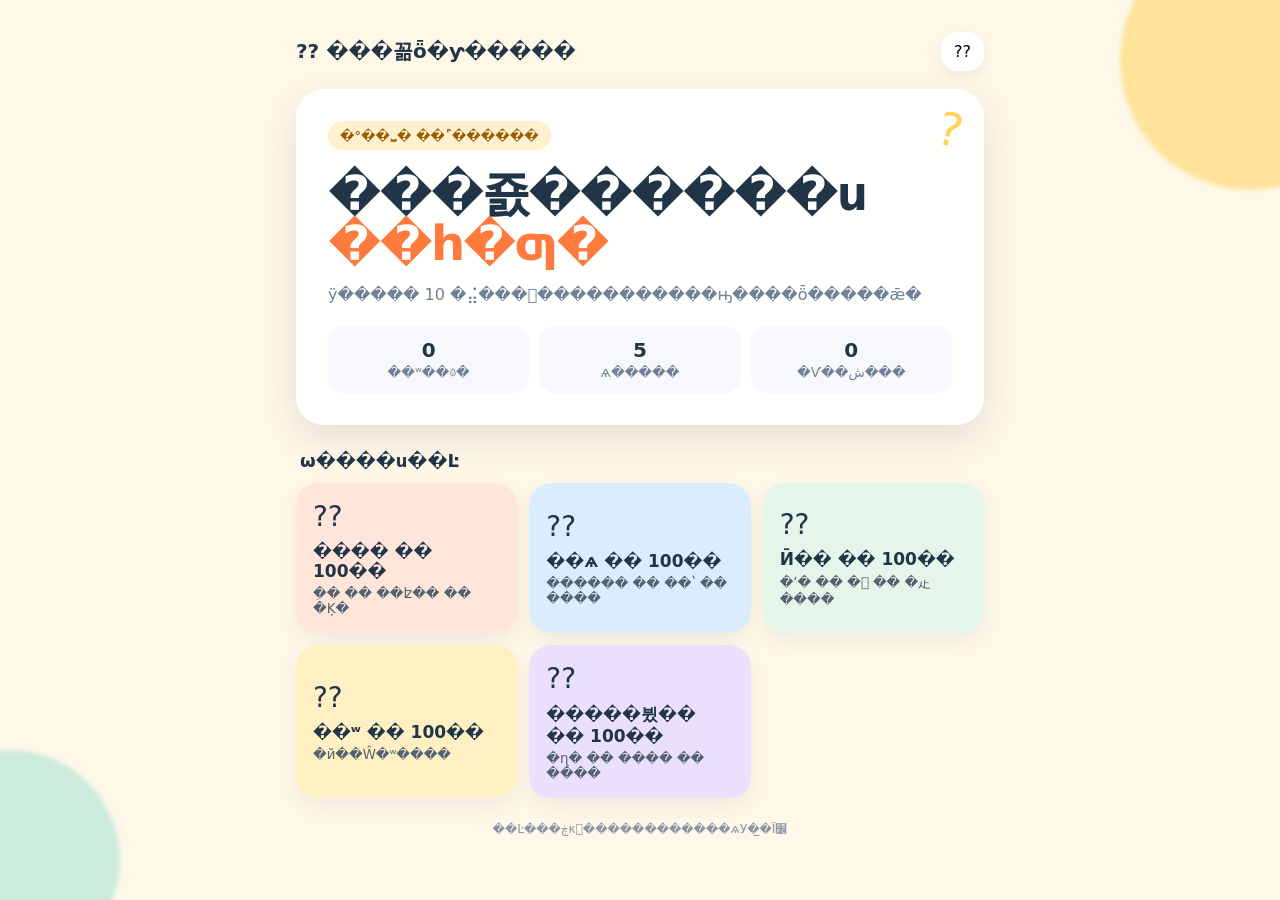
==== grade7-quiz/index.html @ 89c0c727 "Add Grade 7 all-subject quiz game" ====
<!doctype html>
<html lang="zh-CN">
<head>
  <meta charset="UTF-8" />
  <meta name="viewport" content="width=device-width, initial-scale=1, viewport-fit=cover" />
  <meta name="theme-color" content="#fff8e8" />
  <title>���꼶ȫ�ƴ�����</title>
  <meta name="description" content="���ġ���ѧ��Ӣ���ʷ�������뷨�����ѡ���ⴳ��С��Ϸ" />
  <style>
    :root{--ink:#213547;--muted:#718096;--paper:#fffdf6;--orange:#ff7a3d;--yellow:#ffd95a;--green:#49b88a;--blue:#5b8def;--red:#f06464;--shadow:0 14px 35px rgba(44,52,72,.12)}
    *{box-sizing:border-box} body{margin:0;color:var(--ink);font-family:"PingFang SC","Microsoft YaHei",system-ui,sans-serif;background:#fff8e8;min-height:100vh;overflow-x:hidden}
    body:before,body:after{content:"";position:fixed;border-radius:50%;z-index:-1;filter:blur(2px)} body:before{width:260px;height:260px;background:#ffe39b;right:-100px;top:-70px} body:after{width:220px;height:220px;background:#cdebdc;left:-100px;bottom:-70px}
    button{font:inherit}.app{max-width:720px;margin:auto;padding:20px 16px calc(26px + env(safe-area-inset-bottom))}.topbar{display:flex;align-items:center;justify-content:space-between;margin-bottom:18px}.brand{font-weight:900;font-size:20px}.sound{border:0;background:#fff;border-radius:16px;padding:10px 13px;box-shadow:0 5px 14px #00000010;cursor:pointer}
    .card{background:rgba(255,255,255,.92);border:2px solid #fff;border-radius:28px;box-shadow:var(--shadow);padding:24px;backdrop-filter:blur(8px)}
    .hero{position:relative;overflow:hidden}.hero:after{content:"?";position:absolute;right:20px;top:12px;color:#ffd258;font-size:46px;transform:rotate(14deg)}
    .eyebrow{display:inline-block;background:#fff0d0;color:#9b5b00;border-radius:99px;padding:7px 12px;font-size:13px;font-weight:800}.hero h1{font-size:clamp(30px,8vw,48px);line-height:1.05;margin:18px 0 12px;letter-spacing:-2px}.hero h1 span{color:var(--orange)}.hero p{color:var(--muted);line-height:1.7;margin:0 0 18px}.stats{display:flex;gap:10px}.stat{flex:1;background:#f7f8fb;border-radius:16px;padding:12px;text-align:center}.stat b{display:block;font-size:20px}.stat small{color:var(--muted)}
    h2{font-size:18px;margin:25px 4px 12px}.subjects{display:grid;grid-template-columns:repeat(2,1fr);gap:12px}.subject{border:0;text-align:left;border-radius:22px;padding:17px;color:var(--ink);cursor:pointer;min-height:112px;transition:.18s transform,.18s box-shadow;box-shadow:0 8px 20px #30384912}.subject:active{transform:scale(.97)}.subject:last-child{grid-column:1/-1}.subject .icon{font-size:28px;display:block;margin-bottom:8px}.subject b{font-size:17px}.subject small{display:block;margin-top:5px;color:#536270}.chinese{background:#ffe5da}.math{background:#dcecff}.english{background:#e4f6e9}.history{background:#fff0c4}.morality{background:#eadffc}
    .footer-note{text-align:center;color:#8a94a3;font-size:12px;margin:24px 0}.hidden{display:none!important}.level-grid{display:grid;grid-template-columns:repeat(2,1fr);gap:12px}.level{border:2px solid #edf0f4;background:#fff;border-radius:20px;padding:16px;text-align:left;cursor:pointer;box-shadow:0 7px 18px #3038490d}.level b{display:block;font-size:17px}.level small{display:block;color:var(--muted);margin-top:5px}.level.done{border-color:#70cfa7;background:#f0fbf6}.level.locked{opacity:.45;cursor:not-allowed}.bouquet{font-size:54px;margin:8px 0;animation:bob 1.6s ease-in-out infinite}.flower-count{background:#fff3d6;color:#8a5b00;border-radius:99px;padding:7px 12px;font-weight:900;font-size:13px}
    .game-head{display:flex;gap:12px;align-items:center;margin-bottom:16px}.back{border:0;background:#fff;border-radius:14px;width:44px;height:44px;cursor:pointer;box-shadow:0 5px 12px #0000000d}.progress-wrap{flex:1}.progress-meta{display:flex;justify-content:space-between;font-weight:800;font-size:13px;margin-bottom:7px}.progress{height:10px;border-radius:99px;background:#e9edf2;overflow:hidden}.progress i{display:block;height:100%;background:linear-gradient(90deg,var(--orange),var(--yellow));width:10%;border-radius:99px;transition:.35s}
    .qtag{font-size:13px;color:var(--orange);font-weight:900}.question{font-size:22px;line-height:1.55;margin:12px 0 20px}.options{display:grid;gap:11px}.option{display:flex;align-items:center;gap:12px;width:100%;border:2px solid #edf0f4;background:#fff;border-radius:18px;padding:14px;text-align:left;color:var(--ink);cursor:pointer;transition:.18s}.option:hover{border-color:#ffd0b5}.option:disabled{cursor:default}.letter{display:grid;place-items:center;min-width:34px;height:34px;border-radius:12px;background:#f2f4f7;font-weight:900}.option.correct{border-color:var(--green);background:#edf9f3}.option.correct .letter{background:var(--green);color:#fff}.option.wrong{border-color:var(--red);background:#fff0f0}.option.wrong .letter{background:var(--red);color:#fff}
    .explain{margin-top:16px;padding:14px;background:#f7f8fa;border-radius:16px;line-height:1.55;font-size:14px}.explain b{color:var(--green)}.next{width:100%;margin-top:16px;border:0;border-radius:18px;background:var(--ink);color:#fff;padding:15px;font-weight:900;font-size:16px;cursor:pointer}
    .result{text-align:center}.trophy{font-size:68px;animation:bob 1.6s ease-in-out infinite}@keyframes bob{50%{transform:translateY(-8px)}}.result h1{margin:5px 0}.score-ring{width:148px;height:148px;border-radius:50%;margin:20px auto;display:grid;place-items:center;background:conic-gradient(var(--orange) var(--pct),#edf0f4 0);position:relative}.score-ring:after{content:"";position:absolute;inset:12px;border-radius:50%;background:#fff}.score-ring div{z-index:1}.score-ring b{display:block;font-size:34px}.stars{font-size:30px;letter-spacing:5px}.actions{display:grid;grid-template-columns:1fr 1fr;gap:10px;margin-top:22px}.actions button{border:0;border-radius:17px;padding:14px;font-weight:900;cursor:pointer}.again{background:var(--orange);color:#fff}.home{background:#eef1f5;color:var(--ink)}
    .toast{position:fixed;left:50%;bottom:30px;transform:translate(-50%,20px);background:#213547;color:#fff;padding:11px 18px;border-radius:99px;font-size:13px;opacity:0;pointer-events:none;transition:.25s}.toast.show{opacity:1;transform:translate(-50%,0)}
    @media(min-width:600px){.subjects{grid-template-columns:repeat(3,1fr)}.subject:last-child{grid-column:auto}.card{padding:30px}.app{padding-top:32px}}
  </style>
</head>
<body>
<main class="app">
  <header class="topbar"><div class="brand">?? ���꼶ȫ�ƴ�����</div><button class="sound" id="soundBtn" aria-label="������Ч">??</button></header>
  <section id="homeScreen">
    <div class="card hero"><span class="eyebrow">�°��˽̰� �� ͬ������</span><h1>���죬������ս<br><span>��һ�ƣ�</span></h1><p>ÿ����� 10 �⣬���𼴽�����������ԣ����ȫ�����ǣ�</p><div class="stats"><div class="stat"><b id="bestScore">0</b><small>��ʷ��߷�</small></div><div class="stat"><b>5</b><small>ѧ�����</small></div><div class="stat"><b id="played">0</b><small>�Ѵ��ش���</small></div></div></div>
    <h2>ѡ����ս��Ŀ</h2>
    <div class="subjects">
      <button class="subject chinese" data-subject="����"><span class="icon">??</span><b>���� �� 100��</b><small>�ִ� �� ��ʫ�� �� �Ķ�</small></button>
      <button class="subject math" data-subject="��ѧ"><span class="icon">??</span><b>��ѧ �� 100��</b><small>������ �� ��ʽ �� ����</small></button>
      <button class="subject english" data-subject="Ӣ��"><span class="icon">??</span><b>Ӣ�� �� 100��</b><small>�ʻ� �� �﷨ �� �龰����</small></button>
      <button class="subject history" data-subject="��ʷ"><span class="icon">??</span><b>��ʷ �� 100��</b><small>�й��Ŵ�ʷ����</small></button>
      <button class="subject morality" data-subject="�����뷨��"><span class="icon">??</span><b>�����뷨�� �� 100��</b><small>�ɳ� �� ���� �� ����</small></button>
    </div><p class="footer-note">��Ŀ���ڿκ󹮹̣������������ѧУ�̲�Ϊ׼</p>
  </section>
  <section id="levelScreen" class="hidden"><div class="game-head"><button class="back" id="levelBack">��</button><div><b id="levelSubject"></b><div style="color:var(--muted);font-size:13px;margin-top:3px">ÿ��10�⣬ͨ�ؽ���һ����</div></div><span class="flower-count" id="flowerCount">?? 0</span></div><div class="card"><h1 style="margin-top:0">ѡ��ؿ�</h1><div class="level-grid" id="levelGrid"></div></div></section>
  <section id="gameScreen" class="hidden"><div class="game-head"><button class="back" id="backBtn">��</button><div class="progress-wrap"><div class="progress-meta"><span id="subjectName"></span><span id="counter"></span></div><div class="progress"><i id="progressBar"></i></div></div></div><div class="card"><div class="qtag" id="qtag"></div><h1 class="question" id="question"></h1><div class="options" id="options"></div><div class="explain hidden" id="explain"></div><button class="next hidden" id="nextBtn">��һ�� ��</button></div></section>
  <section id="resultScreen" class="hidden"><div class="card result"><div class="bouquet" id="bouquet">??</div><h1 id="resultTitle">������ɣ�</h1><p id="resultSub"></p><div class="score-ring" id="scoreRing"><div><b id="finalScore">0</b><small>��</small></div></div><div class="stars" id="stars"></div><p id="rewardText" style="font-weight:900;color:var(--green)"></p><div class="actions"><button class="again" id="againBtn">�ٴ�����</button><button class="home" id="homeBtn">�ؿ���ͼ</button></div></div></section>
</main><div class="toast" id="toast"></div>
<script>
const bank={
'����':[
{q:'�������С��𡱵���ȷ�����ǣ�',o:['li��ng','ni��ng','r��ng','n��ng'],a:1,e:'�����𡱶��� y��n ni��ng��������׼��������'},
{q:'���д�����д��ȫ��ȷ��һ���ǣ�',o:['��֦��չ','������ȥ','��Ȼ��ͬ','��������'],a:0,e:'��������ȥ�����������С�������ȷд����'},
{q:'���Ҽĳ��������£����ֱ��ҹ�������������ǣ�',o:['�Ÿ�','���','����','�ܲ�'],a:1,e:'ʫ�������ס�����������Ǩ����ң�д˼ġ���'},
{q:'���о���ʹ�ñ����޴ǵ��ǣ�',o:['�����ţ������š�','���������ص����ޡ�','ɽ���������ˡ�','̫�������������ˡ�'],a:1,e:'�ѡ����족����������ص����ޡ�����������'},
{q:'�������Ҫ��¼��˭������ӵ����У�',o:['����','����','����','ׯ��'],a:1,e:'������Ǽ�¼���Ӽ���������е���¼��������'},
{q:'����������ҹ������һ���ǣ�',o:['���������','����������','����һ����','������ˮǰ'],a:0,e:'�������塶�α���ɽ�¡�����������ҹ����������ꡣ'},
{q:'���¹ʶ�֪�£�����Ϊʦ�ӡ��С��ʡ�ָʲô��',o:['ԭ��','�ɵ�֪ʶ','����','����'],a:1,e:'���¹ʡ�ָ��ϰѧ����֪ʶ��'},
{q:'�������ھ��ǵ��ǣ�',o:['�Ҹ�','���','����','СŮ'],a:2,e:'�������ǶԶԷ����׵���ƣ�������ǫ�ǡ�'},
{q:'�����ϵĶ��졷�������ǣ�',o:['������','����','����','³Ѹ'],a:2,e:'�����ϵĶ��졷�����ᴴ����д��ɢ�ġ�'},
{q:'��������˹�򣬲�����ҹ���еġ�˹��ָ��',o:['ʱ��','��ˮ','����','̫��'],a:1,e:'����վ�ںӱ߸�̾�����С�˹��ָ���ŵĺ�ˮ��'},
{q:'������������ͳ������������ﵯ�١�ʹ����ʲô�޴ǣ�',o:['����','�ű�','����','����'],a:0,e:'���ͳ��������١����������˵Ķ����������ˡ�'},
{q:'���б��ʹ����ȷ���ǣ�',o:['��ȥ��������','�������䰡��','����Ҫ��Ǧ�ʡ���Ƥ�ͳ��ӡ�','��ʦ˵������������'],a:2,e:'���д���֮���öٺţ���ĩ�þ�ţ���������ȷ��'}],
'��ѧ':[
{q:'?3 ���෴���ǣ�',o:['?3','3','1/3','?1/3'],a:1,e:'ֻ�з��Ų�ͬ����������Ϊ�෴�������� ?3 ���෴���� 3��'},
{q:'���㣺?2 + 5 =��',o:['?7','?3','3','7'],a:2,e:'���������ӣ�ȡ����ֵ�ϴ����ķ��ţ�5?2=3��'},
{q:'����ֵ���� 4 �����м�����',o:['0��','1��','2��','4��'],a:2,e:'|4|=4��|?4|=4�������� 2 ����'},
{q:'����ʽ ?3x2y �Ĵ����ǣ�',o:['2','3','4','?3'],a:1,e:'������������ĸָ��֮�ͣ�2+1=3��'},
{q:'�� x+3=8���� x=��',o:['5','11','?5','?11'],a:0,e:'��ʽ����ͬʱ��ȥ 3���� x=5��'},
{q:'���и�����ͬ������ǣ�',o:['2x��2y','3ab��?ab','x2��x','4��4x'],a:1,e:'������ĸ��ͬ������ͬ��ĸ��ָ����ͬ������ͬ���'},
{q:'һ������ 35�㣬��������ǣ�',o:['55��','65��','145��','325��'],a:0,e:'��Ϊ��ǵ�������֮���� 90�㣬90��?35��=55�㡣'},
{q:'��������ԭ�����Ϊ 2 �ĵ��ʾ�����ǣ�',o:['ֻ��2','ֻ��?2','2��?2','0��2'],a:2,e:'ԭ�������������Ϊ 2 �ĵ�ֱ��ʾ 2 �� ?2��'},
{q:'���㣺23 =��',o:['5','6','8','9'],a:2,e:'23=2��2��2=8��'},
{q:'��֪ a=2���� 3a?1 ��ֵ�ǣ�',o:['3','5','6','7'],a:1,e:'���� a=2��3��2?1=5��'},
{q:'����������Ի�������ֱ�ߣ�',o:['0��','1��','2��','������'],a:1,e:'����ȷ��һ��ֱ�ߡ�'},
{q:'�� 2x=10���� x=��',o:['2','5','8','20'],a:1,e:'��ʽ����ͬʱ���� 2���� x=5��'}],
'Ӣ��':[
{q:'�� How are you? �� ______',o:['I am fine, thanks.','Good morning.','My name is Tom.','Nice to meet you.'],a:0,e:'��How are you?��ѯ����������������I am fine, thanks.��'},
{q:'This is ______ orange.',o:['a','an','the','/'],a:1,e:'orange ��Ԫ�����ؿ�ͷ����ʾ��һ����ʱ�� an��'},
{q:'The plural form of ��box�� is ______.',o:['boxs','boxes','boxies','box'],a:1,e:'�� x ��β�Ŀ������ʣ�����ͨ���� -es��'},
{q:'�� What��s this in English? �� ______ a pen.',o:['This','That','It','It��s'],a:3,e:'�ش���Ʒ���Ƴ��á�It��s + ���ʡ���'},
{q:'My sister ______ a new schoolbag.',o:['have','has','having','is have'],a:1,e:'���� My sister �ǵ����˳Ƶ�����have ��Ϊ has��'},
{q:'Where ______ your books?',o:['is','am','are','be'],a:2,e:'���� books �Ǹ�����be ������ are��'},
{q:'I like English, ______ it is interesting.',o:['but','because','or','so'],a:1,e:'����˵��ϲ��Ӣ���ԭ���� because��'},
{q:'Which word has a different vowel sound?',o:['name','cake','map','game'],a:2,e:'name��cake��game �� a �� /e?/��map �� a �� /?/��'},
{q:'Let��s ______ basketball after school.',o:['play','plays','playing','to play'],a:0,e:'Let��s ��Ӷ���ԭ�Ρ�'},
{q:'�� ______ is your birthday? �� It��s in May.',o:['What','When','Where','Who'],a:1,e:'ѯ��ʱ�������ʴ� When��'},
{q:'Tom and I ______ good friends.',o:['am','is','are','be'],a:2,e:'Tom and I �Ǹ������be ������ are��'},
{q:'The book is ______ the desk.',o:['in','on','at','for'],a:1,e:'�������ӱ��棬�ý�� on��'}],
'��ʷ':[
{q:'�ҹ�����Ŀǰ��ȷ�ϵ����������֮һ�ǣ�',o:['������','ɽ������','Ԫı��','��ķ����'],a:2,e:'Ԫı�˾��Լ170���꣬���ҹ�����Ŀǰ��ȷ�ϵ����������֮һ��'},
{q:'���¾�����Ҫ��ֲ��ũ�����ǣ�',o:['ˮ��','��','С��','����'],a:1,e:'���¾��������ڻƺ�������Ҫ��ֲ�ڡ�'},
{q:'���������й���ʷ�ϵ�һ�������ǣ�',o:['�ĳ�','�̳�','�ܳ�','�س�'],a:0,e:'Լ��Ԫǰ2070�꣬�������ĳ���'},
{q:'Ŀǰ��֪�ҹ������ֿɿ�����ʷ���ĸ�������ʼ��',o:['�ĳ�','�̳�','����','�س�'],a:1,e:'�̳��׹����Ѿ߱����ֻ����ṹ���ҹ������ֿɿ�����ʷ���̳���ʼ��'},
{q:'����ʱ�ڵ�һ�������ǣ�',o:['���¹�','��ׯ��','�뻸��','���Ĺ�'],a:2,e:'�뻸�����ù��ٸĸ��Ϊ����ʱ�ڵ�һ��������'},
{q:'ս��ʱ�������ع��䷨���ǣ�',o:['����','����','��˹','����'],a:1,e:'��Ԫǰ356�꣬��Т�������������ֱ䷨��'},
{q:'������ˮ��������˭�����޽���',o:['���','����','����','����'],a:0,e:'ս��ʱ�ڣ��ع��񿤿�����������޽������ߡ�'},
{q:'��ͳһ������ʱ���ǣ�',o:['��Ԫǰ221��','��Ԫǰ202��','��Ԫ221��','��Ԫ202��'],a:0,e:'��Ԫǰ221�꣬�����������ͳһ��ҵ��'},
{q:'�����Ϊ��ǿ���뼯Ȩ��������˭�ġ��ƶ������飿',o:['���','������','������','����'],a:2,e:'����۲��������Ƚ��飬�䲼���ƶ����'},
{q:'˿��֮·��ͨ����λ�����ʹ����������أ�',o:['���','�೬','����','˾��Ǩ'],a:0,e:'������γ�ʹ����Ϊ˿��֮·�Ŀ�ͨ�춨������'},
{q:'���������Ϊ��ҽʥ�����ǣ�',o:['��٢','���پ�','��ȵ','��ʱ��'],a:1,e:'�������پ������˺��Ӳ��ۡ������������Ϊ��ҽʥ����'},
{q:'��ʼ��ͳһ����ȫ��ͳһʹ�õ������ǣ�',o:['�׹���','����','С׭','����'],a:2,e:'�س�ͳһ���֣���С׭��Ϊͨ�����ְ���ȫ����'}],
'�����뷨��':[
{q:'��ѧ��������Ǵ���һ����������ء��������㣬����Ӧ��',o:['����Լ�','������Ӧ������','ֻ��ע�ɼ�','��ȫ������ĸ'],a:1,e:'������Ӧ�仯���ύ���ѡ���չ��Ȥ���ܰ������ǿ�����ѧ�����'},
{q:'�������Σ���Ӧֹ���Ķ�����Ҫ���',o:['����','�ȴ�','�ж�','��Թ'],a:2,e:'Ŭ��������������ʵ֮����������������θ�Ҫ�����ж���'},
{q:'��֪֮�ߣ������֮�ߣ���֮�ߣ�������֮�ߡ���ʾ����ѧϰ��Ҫ��',o:['���ֲ�������Ȥ','ֻ������Ӳ��','��ȫ������ʦ','�ܾ�����'],a:0,e:'ѧϰ��Ȥ����ǿѧϰ������������������ѧϰ��'},
{q:'��ȷ��ʶ�Լ������ԣ�',o:['�ٽ����ҷ�չ','��������ϲ���Լ�','����һ�д���','������Ҫ���˰���'],a:0,e:'��ȷ��ʶ�Լ�����������ǿ���ģ����õط�չ������'},
{q:'������˵����ۣ�����Ӧ�ã�',o:['һ�Ž���','һ�žܾ�','�͹��侲����','���̷���'],a:2,e:'Ҫ�������˵�̬�������ۣ���ҲҪ�͹��侲�������Ȳ�ä��Ҳ�����ӡ�'},
{q:'��������ʲ�������',o:['���ܵĹ�ϵ','ƽ��˫��','��������','һ�ɲ���'],a:3,e:'���겻��һ�ɲ���ģ�����Ҫѧ���������ĵ������µ����ꡣ'},
{q:'����֮�䷢����ͻʱ����ǡ���������ǣ�',o:['�໥����','�侲��ͨ','��������','�������ع�'],a:1,e:'������ͻ��Ҫ�����侲��̹�Ͻ�����Ѱ�ұ˴˶��ܽ��ܵĽ����ʽ��'},
{q:'���Ͻ�����Ҫ���ǣ�',o:['���ޱ���','����ѡ�񲢱�����˽','�������','ֻ˵�ٻ�'],a:1,e:'��������Ľ����в�ȷ�����أ�Ҫ�����ұ�����ʶ������ѡ��'},
{q:'�����ʦ������������Ӧ��',o:['������ʦ����������','���ڶ�ײ','�Ӵ��ӿ�','��������'],a:0,e:'������ζ�Ź��ġ����Ѻ�Ȱ�룬������ʦ�����ڸĽ��Լ���'},
{q:'Т�׾����ǣ�',o:['��������','ֻ����ĸ���ʰ���','�л�����Ĵ�ͳ����','����ʱ��������'],a:2,e:'Т�׾������л�����Ĵ�ͳ���£�Ҳ��ÿ���й�����ķ�������'},
{q:'���������У�������Ը�뼯������ͻʱӦ��',o:['���ӹ���','�������ĺ�����','�����˳�����','ɿ�����˷���'],a:1,e:'ͨ��Ӧ�ø�����Ը���Ӽ��干ͬҪ�󣬲�ͨ��ǡ����ʽ����Ľ����顣'},
{q:'�����Ǳ���ģ����Ƕ�����Ӧ���е�̬���ǣ�',o:['Į������','��η����','ֻ�䰮�Լ�������','����ð��'],a:1,e:'������ֵ����һ�У���η������Ҫ�䰮�Լ���ҲҪ�ػ����ˡ�'}]
};
let subject='',questions=[],index=0,score=0,sound=true,locked=false,currentLevel=1;
const $=s=>document.querySelector(s), home=$('#homeScreen'),levels=$('#levelScreen'),game=$('#gameScreen'),result=$('#resultScreen');
function beep(ok=true){if(!sound)return;try{const c=new (window.AudioContext||window.webkitAudioContext)(),o=c.createOscillator(),g=c.createGain();o.frequency.value=ok?660:190;g.gain.setValueAtTime(.08,c.currentTime);g.gain.exponentialRampToValueAtTime(.001,c.currentTime+.18);o.connect(g).connect(c.destination);o.start();o.stop(c.currentTime+.18)}catch(e){}}
function shuffle(a){return [...a].sort(()=>Math.random()-.5)}
function show(which){[home,levels,game,result].forEach(x=>x.classList.add('hidden'));which.classList.remove('hidden');scrollTo({top:0,behavior:'smooth'})}
function updateStats(){bestScore.textContent=localStorage.g7best||0;played.textContent=localStorage.g7played||0} updateStats();
document.querySelectorAll('.subject').forEach(b=>b.onclick=()=>openLevels(b.dataset.subject));
function progress(){try{return JSON.parse(localStorage.g7progress||'{}')}catch(e){return {}}}
function openLevels(s){subject=s;levelSubject.textContent=`${s} �� 100�ⴳ��`;const p=progress(),done=p[s]||0;flowerCount.textContent=`?? ${done}`;levelGrid.innerHTML='';for(let n=1;n<=10;n++){const b=document.createElement('button');const unlocked=n<=done+1;b.className='level '+(n<=done?'done ':'')+(unlocked?'':'locked');b.innerHTML=`<b>${n<=done?'? ':unlocked?'?? ':'?? '}�� ${n} ��</b><small>�� ${(n-1)*10+1}��${n*10} �� ${n<=done?'�� �ѻ���':''}</small>`;b.onclick=()=>unlocked&&startLevel(n);levelGrid.appendChild(b)}show(levels)}
function make100(s){const src=bank[s],out=[];for(let i=0;i<100;i++){const base=src[i%src.length];out.push({...base,q:`${base.q}`,id:i+1})}return out}
function startLevel(n){currentLevel=n;const all=make100(subject);questions=all.slice((n-1)*10,n*10);index=0;score=0;show(game);render()}
function render(){locked=false;const x=questions[index];subjectName.textContent=`${subject} �� ��${currentLevel}��`;counter.textContent=`${index+1} / 10`;progressBar.style.width=`${(index+1)*10}%`;qtag.textContent=`�� ${x.id} �� �� ȫ�����`;question.textContent=x.q;explain.classList.add('hidden');nextBtn.classList.add('hidden');options.innerHTML='';x.o.forEach((t,i)=>{const b=document.createElement('button');b.className='option';b.innerHTML=`<span class="letter">${'ABCD'[i]}</span><span>${t}</span>`;b.onclick=()=>answer(i,b);options.appendChild(b)})}
function answer(i,btn){if(locked)return;locked=true;const x=questions[index],all=[...options.children];all.forEach(b=>b.disabled=true);all[x.a].classList.add('correct');if(i===x.a){score+=10;beep(true);toast('�������+10 �� ??')}else{btn.classList.add('wrong');beep(false)}explain.innerHTML=`<b>${i===x.a?'�ش���ȷ��':'��ȷ�𰸣�'+ 'ABCD'[x.a]}</b><br>${x.e}`;explain.classList.remove('hidden');nextBtn.textContent=index===9?'�鿴�ɼ�':'��һ�� ��';nextBtn.classList.remove('hidden')}
nextBtn.onclick=()=>{index++;index<10?render():finish()};
function finish(){const playedN=Number(localStorage.g7played||0)+1;localStorage.g7played=playedN;localStorage.g7best=Math.max(score,Number(localStorage.g7best||0));const p=progress(),wasDone=(p[subject]||0)>=currentLevel,passed=score>=60;if(passed&&!wasDone&&currentLevel===(p[subject]||0)+1){p[subject]=currentLevel;localStorage.g7progress=JSON.stringify(p)}finalScore.textContent=score;scoreRing.style.setProperty('--pct',score+'%');let n=score>=90?3:score>=70?2:score>=60?1:0;stars.textContent='��'.repeat(n)+'��'.repeat(3-n);resultTitle.textContent=passed?'�� '+currentLevel+' ��ͨ�أ�':'����һ��㣡';resultSub.textContent=`${subject} �� ��� ${score/10} �⣬�� 10 ��`;bouquet.textContent=passed?'??':'??';rewardText.textContent=passed?(wasDone?'������ͨ���������Ѿ��ղ�':'��ϲ���һ������'):'���6�⼴��ͨ�ز���û���';updateStats();show(result)}
againBtn.onclick=()=>startLevel(currentLevel);homeBtn.onclick=()=>openLevels(subject);levelBack.onclick=()=>show(home);backBtn.onclick=()=>{if(confirm('ȷ���˳������𣿵�ǰ�ɼ����ᱣ�档'))openLevels(subject)};
soundBtn.onclick=()=>{sound=!sound;soundBtn.textContent=sound?'??':'??';toast(sound?'��Ч�ѿ���':'��Ч�ѹر�')};
function toast(t){const el=$('#toast');el.textContent=t;el.classList.add('show');setTimeout(()=>el.classList.remove('show'),1200)}
</script></body></html>
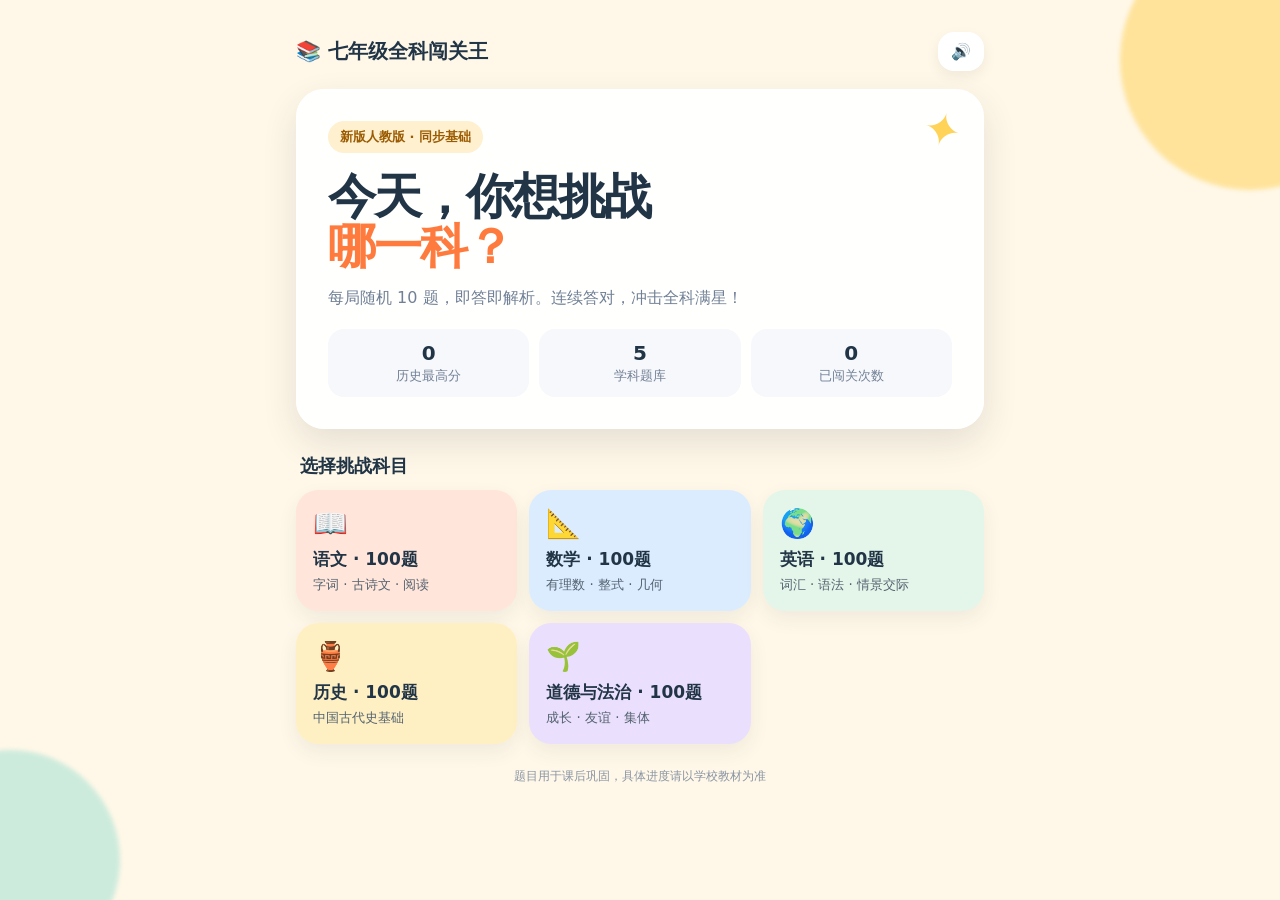
==== commit 5b5b9435: "Fix Grade 7 quiz UTF-8 encoding" ====
--- a/grade7-quiz/index.html
+++ b/grade7-quiz/index.html
@@ -4,15 +4,15 @@
   <meta charset="UTF-8" />
   <meta name="viewport" content="width=device-width, initial-scale=1, viewport-fit=cover" />
   <meta name="theme-color" content="#fff8e8" />
-  <title>���꼶ȫ�ƴ�����</title>
-  <meta name="description" content="���ġ���ѧ��Ӣ���ʷ�������뷨�����ѡ���ⴳ��С��Ϸ" />
+  <title>七年级全科闯关王</title>
+  <meta name="description" content="语文、数学、英语、历史、道德与法治五科选择题闯关小游戏" />
   <style>
     :root{--ink:#213547;--muted:#718096;--paper:#fffdf6;--orange:#ff7a3d;--yellow:#ffd95a;--green:#49b88a;--blue:#5b8def;--red:#f06464;--shadow:0 14px 35px rgba(44,52,72,.12)}
     *{box-sizing:border-box} body{margin:0;color:var(--ink);font-family:"PingFang SC","Microsoft YaHei",system-ui,sans-serif;background:#fff8e8;min-height:100vh;overflow-x:hidden}
     body:before,body:after{content:"";position:fixed;border-radius:50%;z-index:-1;filter:blur(2px)} body:before{width:260px;height:260px;background:#ffe39b;right:-100px;top:-70px} body:after{width:220px;height:220px;background:#cdebdc;left:-100px;bottom:-70px}
     button{font:inherit}.app{max-width:720px;margin:auto;padding:20px 16px calc(26px + env(safe-area-inset-bottom))}.topbar{display:flex;align-items:center;justify-content:space-between;margin-bottom:18px}.brand{font-weight:900;font-size:20px}.sound{border:0;background:#fff;border-radius:16px;padding:10px 13px;box-shadow:0 5px 14px #00000010;cursor:pointer}
     .card{background:rgba(255,255,255,.92);border:2px solid #fff;border-radius:28px;box-shadow:var(--shadow);padding:24px;backdrop-filter:blur(8px)}
-    .hero{position:relative;overflow:hidden}.hero:after{content:"?";position:absolute;right:20px;top:12px;color:#ffd258;font-size:46px;transform:rotate(14deg)}
+    .hero{position:relative;overflow:hidden}.hero:after{content:"✦";position:absolute;right:20px;top:12px;color:#ffd258;font-size:46px;transform:rotate(14deg)}
     .eyebrow{display:inline-block;background:#fff0d0;color:#9b5b00;border-radius:99px;padding:7px 12px;font-size:13px;font-weight:800}.hero h1{font-size:clamp(30px,8vw,48px);line-height:1.05;margin:18px 0 12px;letter-spacing:-2px}.hero h1 span{color:var(--orange)}.hero p{color:var(--muted);line-height:1.7;margin:0 0 18px}.stats{display:flex;gap:10px}.stat{flex:1;background:#f7f8fb;border-radius:16px;padding:12px;text-align:center}.stat b{display:block;font-size:20px}.stat small{color:var(--muted)}
     h2{font-size:18px;margin:25px 4px 12px}.subjects{display:grid;grid-template-columns:repeat(2,1fr);gap:12px}.subject{border:0;text-align:left;border-radius:22px;padding:17px;color:var(--ink);cursor:pointer;min-height:112px;transition:.18s transform,.18s box-shadow;box-shadow:0 8px 20px #30384912}.subject:active{transform:scale(.97)}.subject:last-child{grid-column:1/-1}.subject .icon{font-size:28px;display:block;margin-bottom:8px}.subject b{font-size:17px}.subject small{display:block;margin-top:5px;color:#536270}.chinese{background:#ffe5da}.math{background:#dcecff}.english{background:#e4f6e9}.history{background:#fff0c4}.morality{background:#eadffc}
     .footer-note{text-align:center;color:#8a94a3;font-size:12px;margin:24px 0}.hidden{display:none!important}.level-grid{display:grid;grid-template-columns:repeat(2,1fr);gap:12px}.level{border:2px solid #edf0f4;background:#fff;border-radius:20px;padding:16px;text-align:left;cursor:pointer;box-shadow:0 7px 18px #3038490d}.level b{display:block;font-size:17px}.level small{display:block;color:var(--muted);margin-top:5px}.level.done{border-color:#70cfa7;background:#f0fbf6}.level.locked{opacity:.45;cursor:not-allowed}.bouquet{font-size:54px;margin:8px 0;animation:bob 1.6s ease-in-out infinite}.flower-count{background:#fff3d6;color:#8a5b00;border-radius:99px;padding:7px 12px;font-weight:900;font-size:13px}
@@ -26,89 +26,89 @@
 </head>
 <body>
 <main class="app">
-  <header class="topbar"><div class="brand">?? ���꼶ȫ�ƴ�����</div><button class="sound" id="soundBtn" aria-label="������Ч">??</button></header>
+  <header class="topbar"><div class="brand">📚 七年级全科闯关王</div><button class="sound" id="soundBtn" aria-label="开关音效">🔊</button></header>
   <section id="homeScreen">
-    <div class="card hero"><span class="eyebrow">�°��˽̰� �� ͬ������</span><h1>���죬������ս<br><span>��һ�ƣ�</span></h1><p>ÿ����� 10 �⣬���𼴽�����������ԣ����ȫ�����ǣ�</p><div class="stats"><div class="stat"><b id="bestScore">0</b><small>��ʷ��߷�</small></div><div class="stat"><b>5</b><small>ѧ�����</small></div><div class="stat"><b id="played">0</b><small>�Ѵ��ش���</small></div></div></div>
-    <h2>ѡ����ս��Ŀ</h2>
+    <div class="card hero"><span class="eyebrow">新版人教版 · 同步基础</span><h1>今天，你想挑战<br><span>哪一科？</span></h1><p>每局随机 10 题，即答即解析。连续答对，冲击全科满星！</p><div class="stats"><div class="stat"><b id="bestScore">0</b><small>历史最高分</small></div><div class="stat"><b>5</b><small>学科题库</small></div><div class="stat"><b id="played">0</b><small>已闯关次数</small></div></div></div>
+    <h2>选择挑战科目</h2>
     <div class="subjects">
-      <button class="subject chinese" data-subject="����"><span class="icon">??</span><b>���� �� 100��</b><small>�ִ� �� ��ʫ�� �� �Ķ�</small></button>
-      <button class="subject math" data-subject="��ѧ"><span class="icon">??</span><b>��ѧ �� 100��</b><small>������ �� ��ʽ �� ����</small></button>
-      <button class="subject english" data-subject="Ӣ��"><span class="icon">??</span><b>Ӣ�� �� 100��</b><small>�ʻ� �� �﷨ �� �龰����</small></button>
-      <button class="subject history" data-subject="��ʷ"><span class="icon">??</span><b>��ʷ �� 100��</b><small>�й��Ŵ�ʷ����</small></button>
-      <button class="subject morality" data-subject="�����뷨��"><span class="icon">??</span><b>�����뷨�� �� 100��</b><small>�ɳ� �� ���� �� ����</small></button>
-    </div><p class="footer-note">��Ŀ���ڿκ󹮹̣������������ѧУ�̲�Ϊ׼</p>
+      <button class="subject chinese" data-subject="语文"><span class="icon">📖</span><b>语文 · 100题</b><small>字词 · 古诗文 · 阅读</small></button>
+      <button class="subject math" data-subject="数学"><span class="icon">📐</span><b>数学 · 100题</b><small>有理数 · 整式 · 几何</small></button>
+      <button class="subject english" data-subject="英语"><span class="icon">🌍</span><b>英语 · 100题</b><small>词汇 · 语法 · 情景交际</small></button>
+      <button class="subject history" data-subject="历史"><span class="icon">🏺</span><b>历史 · 100题</b><small>中国古代史基础</small></button>
+      <button class="subject morality" data-subject="道德与法治"><span class="icon">🌱</span><b>道德与法治 · 100题</b><small>成长 · 友谊 · 集体</small></button>
+    </div><p class="footer-note">题目用于课后巩固，具体进度请以学校教材为准</p>
   </section>
-  <section id="levelScreen" class="hidden"><div class="game-head"><button class="back" id="levelBack">��</button><div><b id="levelSubject"></b><div style="color:var(--muted);font-size:13px;margin-top:3px">ÿ��10�⣬ͨ�ؽ���һ����</div></div><span class="flower-count" id="flowerCount">?? 0</span></div><div class="card"><h1 style="margin-top:0">ѡ��ؿ�</h1><div class="level-grid" id="levelGrid"></div></div></section>
-  <section id="gameScreen" class="hidden"><div class="game-head"><button class="back" id="backBtn">��</button><div class="progress-wrap"><div class="progress-meta"><span id="subjectName"></span><span id="counter"></span></div><div class="progress"><i id="progressBar"></i></div></div></div><div class="card"><div class="qtag" id="qtag"></div><h1 class="question" id="question"></h1><div class="options" id="options"></div><div class="explain hidden" id="explain"></div><button class="next hidden" id="nextBtn">��һ�� ��</button></div></section>
-  <section id="resultScreen" class="hidden"><div class="card result"><div class="bouquet" id="bouquet">??</div><h1 id="resultTitle">������ɣ�</h1><p id="resultSub"></p><div class="score-ring" id="scoreRing"><div><b id="finalScore">0</b><small>��</small></div></div><div class="stars" id="stars"></div><p id="rewardText" style="font-weight:900;color:var(--green)"></p><div class="actions"><button class="again" id="againBtn">�ٴ�����</button><button class="home" id="homeBtn">�ؿ���ͼ</button></div></div></section>
+  <section id="levelScreen" class="hidden"><div class="game-head"><button class="back" id="levelBack">←</button><div><b id="levelSubject"></b><div style="color:var(--muted);font-size:13px;margin-top:3px">每关10题，通关奖励一束花</div></div><span class="flower-count" id="flowerCount">💐 0</span></div><div class="card"><h1 style="margin-top:0">选择关卡</h1><div class="level-grid" id="levelGrid"></div></div></section>
+  <section id="gameScreen" class="hidden"><div class="game-head"><button class="back" id="backBtn">←</button><div class="progress-wrap"><div class="progress-meta"><span id="subjectName"></span><span id="counter"></span></div><div class="progress"><i id="progressBar"></i></div></div></div><div class="card"><div class="qtag" id="qtag"></div><h1 class="question" id="question"></h1><div class="options" id="options"></div><div class="explain hidden" id="explain"></div><button class="next hidden" id="nextBtn">下一题 →</button></div></section>
+  <section id="resultScreen" class="hidden"><div class="card result"><div class="bouquet" id="bouquet">💐</div><h1 id="resultTitle">闯关完成！</h1><p id="resultSub"></p><div class="score-ring" id="scoreRing"><div><b id="finalScore">0</b><small>分</small></div></div><div class="stars" id="stars"></div><p id="rewardText" style="font-weight:900;color:var(--green)"></p><div class="actions"><button class="again" id="againBtn">再闯本关</button><button class="home" id="homeBtn">关卡地图</button></div></div></section>
 </main><div class="toast" id="toast"></div>
 <script>
 const bank={
-'����':[
-{q:'�������С��𡱵���ȷ�����ǣ�',o:['li��ng','ni��ng','r��ng','n��ng'],a:1,e:'�����𡱶��� y��n ni��ng��������׼��������'},
-{q:'���д�����д��ȫ��ȷ��һ���ǣ�',o:['��֦��չ','������ȥ','��Ȼ��ͬ','��������'],a:0,e:'��������ȥ�����������С�������ȷд����'},
-{q:'���Ҽĳ��������£����ֱ��ҹ�������������ǣ�',o:['�Ÿ�','���','����','�ܲ�'],a:1,e:'ʫ�������ס�����������Ǩ����ң�д˼ġ���'},
-{q:'���о���ʹ�ñ����޴ǵ��ǣ�',o:['�����ţ������š�','���������ص����ޡ�','ɽ���������ˡ�','̫�������������ˡ�'],a:1,e:'�ѡ����족����������ص����ޡ�����������'},
-{q:'�������Ҫ��¼��˭������ӵ����У�',o:['����','����','����','ׯ��'],a:1,e:'������Ǽ�¼���Ӽ���������е���¼��������'},
-{q:'����������ҹ������һ���ǣ�',o:['���������','����������','����һ����','������ˮǰ'],a:0,e:'�������塶�α���ɽ�¡�����������ҹ����������ꡣ'},
-{q:'���¹ʶ�֪�£�����Ϊʦ�ӡ��С��ʡ�ָʲô��',o:['ԭ��','�ɵ�֪ʶ','����','����'],a:1,e:'���¹ʡ�ָ��ϰѧ����֪ʶ��'},
-{q:'�������ھ��ǵ��ǣ�',o:['�Ҹ�','���','����','СŮ'],a:2,e:'�������ǶԶԷ����׵���ƣ�������ǫ�ǡ�'},
-{q:'�����ϵĶ��졷�������ǣ�',o:['������','����','����','³Ѹ'],a:2,e:'�����ϵĶ��졷�����ᴴ����д��ɢ�ġ�'},
-{q:'��������˹�򣬲�����ҹ���еġ�˹��ָ��',o:['ʱ��','��ˮ','����','̫��'],a:1,e:'����վ�ںӱ߸�̾�����С�˹��ָ���ŵĺ�ˮ��'},
-{q:'������������ͳ������������ﵯ�١�ʹ����ʲô�޴ǣ�',o:['����','�ű�','����','����'],a:0,e:'���ͳ��������١����������˵Ķ����������ˡ�'},
-{q:'���б��ʹ����ȷ���ǣ�',o:['��ȥ��������','�������䰡��','����Ҫ��Ǧ�ʡ���Ƥ�ͳ��ӡ�','��ʦ˵������������'],a:2,e:'���д���֮���öٺţ���ĩ�þ�ţ���������ȷ��'}],
-'��ѧ':[
-{q:'?3 ���෴���ǣ�',o:['?3','3','1/3','?1/3'],a:1,e:'ֻ�з��Ų�ͬ����������Ϊ�෴�������� ?3 ���෴���� 3��'},
-{q:'���㣺?2 + 5 =��',o:['?7','?3','3','7'],a:2,e:'���������ӣ�ȡ����ֵ�ϴ����ķ��ţ�5?2=3��'},
-{q:'����ֵ���� 4 �����м�����',o:['0��','1��','2��','4��'],a:2,e:'|4|=4��|?4|=4�������� 2 ����'},
-{q:'����ʽ ?3x2y �Ĵ����ǣ�',o:['2','3','4','?3'],a:1,e:'������������ĸָ��֮�ͣ�2+1=3��'},
-{q:'�� x+3=8���� x=��',o:['5','11','?5','?11'],a:0,e:'��ʽ����ͬʱ��ȥ 3���� x=5��'},
-{q:'���и�����ͬ������ǣ�',o:['2x��2y','3ab��?ab','x2��x','4��4x'],a:1,e:'������ĸ��ͬ������ͬ��ĸ��ָ����ͬ������ͬ���'},
-{q:'һ������ 35�㣬��������ǣ�',o:['55��','65��','145��','325��'],a:0,e:'��Ϊ��ǵ�������֮���� 90�㣬90��?35��=55�㡣'},
-{q:'��������ԭ�����Ϊ 2 �ĵ��ʾ�����ǣ�',o:['ֻ��2','ֻ��?2','2��?2','0��2'],a:2,e:'ԭ�������������Ϊ 2 �ĵ�ֱ��ʾ 2 �� ?2��'},
-{q:'���㣺23 =��',o:['5','6','8','9'],a:2,e:'23=2��2��2=8��'},
-{q:'��֪ a=2���� 3a?1 ��ֵ�ǣ�',o:['3','5','6','7'],a:1,e:'���� a=2��3��2?1=5��'},
-{q:'����������Ի�������ֱ�ߣ�',o:['0��','1��','2��','������'],a:1,e:'����ȷ��һ��ֱ�ߡ�'},
-{q:'�� 2x=10���� x=��',o:['2','5','8','20'],a:1,e:'��ʽ����ͬʱ���� 2���� x=5��'}],
-'Ӣ��':[
-{q:'�� How are you? �� ______',o:['I am fine, thanks.','Good morning.','My name is Tom.','Nice to meet you.'],a:0,e:'��How are you?��ѯ����������������I am fine, thanks.��'},
-{q:'This is ______ orange.',o:['a','an','the','/'],a:1,e:'orange ��Ԫ�����ؿ�ͷ����ʾ��һ����ʱ�� an��'},
-{q:'The plural form of ��box�� is ______.',o:['boxs','boxes','boxies','box'],a:1,e:'�� x ��β�Ŀ������ʣ�����ͨ���� -es��'},
-{q:'�� What��s this in English? �� ______ a pen.',o:['This','That','It','It��s'],a:3,e:'�ش���Ʒ���Ƴ��á�It��s + ���ʡ���'},
-{q:'My sister ______ a new schoolbag.',o:['have','has','having','is have'],a:1,e:'���� My sister �ǵ����˳Ƶ�����have ��Ϊ has��'},
-{q:'Where ______ your books?',o:['is','am','are','be'],a:2,e:'���� books �Ǹ�����be ������ are��'},
-{q:'I like English, ______ it is interesting.',o:['but','because','or','so'],a:1,e:'����˵��ϲ��Ӣ���ԭ���� because��'},
-{q:'Which word has a different vowel sound?',o:['name','cake','map','game'],a:2,e:'name��cake��game �� a �� /e?/��map �� a �� /?/��'},
-{q:'Let��s ______ basketball after school.',o:['play','plays','playing','to play'],a:0,e:'Let��s ��Ӷ���ԭ�Ρ�'},
-{q:'�� ______ is your birthday? �� It��s in May.',o:['What','When','Where','Who'],a:1,e:'ѯ��ʱ�������ʴ� When��'},
-{q:'Tom and I ______ good friends.',o:['am','is','are','be'],a:2,e:'Tom and I �Ǹ������be ������ are��'},
-{q:'The book is ______ the desk.',o:['in','on','at','for'],a:1,e:'�������ӱ��棬�ý�� on��'}],
-'��ʷ':[
-{q:'�ҹ�����Ŀǰ��ȷ�ϵ����������֮һ�ǣ�',o:['������','ɽ������','Ԫı��','��ķ����'],a:2,e:'Ԫı�˾��Լ170���꣬���ҹ�����Ŀǰ��ȷ�ϵ����������֮һ��'},
-{q:'���¾�����Ҫ��ֲ��ũ�����ǣ�',o:['ˮ��','��','С��','����'],a:1,e:'���¾��������ڻƺ�������Ҫ��ֲ�ڡ�'},
-{q:'���������й���ʷ�ϵ�һ�������ǣ�',o:['�ĳ�','�̳�','�ܳ�','�س�'],a:0,e:'Լ��Ԫǰ2070�꣬�������ĳ���'},
-{q:'Ŀǰ��֪�ҹ������ֿɿ�����ʷ���ĸ�������ʼ��',o:['�ĳ�','�̳�','����','�س�'],a:1,e:'�̳��׹����Ѿ߱����ֻ����ṹ���ҹ������ֿɿ�����ʷ���̳���ʼ��'},
-{q:'����ʱ�ڵ�һ�������ǣ�',o:['���¹�','��ׯ��','�뻸��','���Ĺ�'],a:2,e:'�뻸�����ù��ٸĸ��Ϊ����ʱ�ڵ�һ��������'},
-{q:'ս��ʱ�������ع��䷨���ǣ�',o:['����','����','��˹','����'],a:1,e:'��Ԫǰ356�꣬��Т�������������ֱ䷨��'},
-{q:'������ˮ��������˭�����޽���',o:['���','����','����','����'],a:0,e:'ս��ʱ�ڣ��ع��񿤿�����������޽������ߡ�'},
-{q:'��ͳһ������ʱ���ǣ�',o:['��Ԫǰ221��','��Ԫǰ202��','��Ԫ221��','��Ԫ202��'],a:0,e:'��Ԫǰ221�꣬�����������ͳһ��ҵ��'},
-{q:'�����Ϊ��ǿ���뼯Ȩ��������˭�ġ��ƶ������飿',o:['���','������','������','����'],a:2,e:'����۲��������Ƚ��飬�䲼���ƶ����'},
-{q:'˿��֮·��ͨ����λ�����ʹ����������أ�',o:['���','�೬','����','˾��Ǩ'],a:0,e:'������γ�ʹ����Ϊ˿��֮·�Ŀ�ͨ�춨������'},
-{q:'���������Ϊ��ҽʥ�����ǣ�',o:['��٢','���پ�','��ȵ','��ʱ��'],a:1,e:'�������پ������˺��Ӳ��ۡ������������Ϊ��ҽʥ����'},
-{q:'��ʼ��ͳһ����ȫ��ͳһʹ�õ������ǣ�',o:['�׹���','����','С׭','����'],a:2,e:'�س�ͳһ���֣���С׭��Ϊͨ�����ְ���ȫ����'}],
-'�����뷨��':[
-{q:'��ѧ��������Ǵ���һ����������ء��������㣬����Ӧ��',o:['����Լ�','������Ӧ������','ֻ��ע�ɼ�','��ȫ������ĸ'],a:1,e:'������Ӧ�仯���ύ���ѡ���չ��Ȥ���ܰ������ǿ�����ѧ�����'},
-{q:'�������Σ���Ӧֹ���Ķ�����Ҫ���',o:['����','�ȴ�','�ж�','��Թ'],a:2,e:'Ŭ��������������ʵ֮����������������θ�Ҫ�����ж���'},
-{q:'��֪֮�ߣ������֮�ߣ���֮�ߣ�������֮�ߡ���ʾ����ѧϰ��Ҫ��',o:['���ֲ�������Ȥ','ֻ������Ӳ��','��ȫ������ʦ','�ܾ�����'],a:0,e:'ѧϰ��Ȥ����ǿѧϰ������������������ѧϰ��'},
-{q:'��ȷ��ʶ�Լ������ԣ�',o:['�ٽ����ҷ�չ','��������ϲ���Լ�','����һ�д���','������Ҫ���˰���'],a:0,e:'��ȷ��ʶ�Լ�����������ǿ���ģ����õط�չ������'},
-{q:'������˵����ۣ�����Ӧ�ã�',o:['һ�Ž���','һ�žܾ�','�͹��侲����','���̷���'],a:2,e:'Ҫ�������˵�̬�������ۣ���ҲҪ�͹��侲�������Ȳ�ä��Ҳ�����ӡ�'},
-{q:'��������ʲ�������',o:['���ܵĹ�ϵ','ƽ��˫��','��������','һ�ɲ���'],a:3,e:'���겻��һ�ɲ���ģ�����Ҫѧ���������ĵ������µ����ꡣ'},
-{q:'����֮�䷢����ͻʱ����ǡ���������ǣ�',o:['�໥����','�侲��ͨ','��������','�������ع�'],a:1,e:'������ͻ��Ҫ�����侲��̹�Ͻ�����Ѱ�ұ˴˶��ܽ��ܵĽ����ʽ��'},
-{q:'���Ͻ�����Ҫ���ǣ�',o:['���ޱ���','����ѡ�񲢱�����˽','�������','ֻ˵�ٻ�'],a:1,e:'��������Ľ����в�ȷ�����أ�Ҫ�����ұ�����ʶ������ѡ��'},
-{q:'�����ʦ������������Ӧ��',o:['������ʦ����������','���ڶ�ײ','�Ӵ��ӿ�','��������'],a:0,e:'������ζ�Ź��ġ����Ѻ�Ȱ�룬������ʦ�����ڸĽ��Լ���'},
-{q:'Т�׾����ǣ�',o:['��������','ֻ����ĸ���ʰ���','�л�����Ĵ�ͳ����','����ʱ��������'],a:2,e:'Т�׾������л�����Ĵ�ͳ���£�Ҳ��ÿ���й�����ķ�������'},
-{q:'���������У�������Ը�뼯������ͻʱӦ��',o:['���ӹ���','�������ĺ�����','�����˳�����','ɿ�����˷���'],a:1,e:'ͨ��Ӧ�ø�����Ը���Ӽ��干ͬҪ�󣬲�ͨ��ǡ����ʽ����Ľ����顣'},
-{q:'�����Ǳ���ģ����Ƕ�����Ӧ���е�̬���ǣ�',o:['Į������','��η����','ֻ�䰮�Լ�������','����ð��'],a:1,e:'������ֵ����һ�У���η������Ҫ�䰮�Լ���ҲҪ�ػ����ˡ�'}]
+'语文':[
+{q:'“酝酿”中“酿”的正确读音是？',o:['liàng','niàng','ráng','nàng'],a:1,e:'“酝酿”读作 yùn niàng，比喻做准备工作。'},
+{q:'下列词语书写完全正确的一项是？',o:['花枝招展','翻来复去','截然不同','人声顶沸'],a:0,e:'“翻来覆去”“人声鼎沸”才是正确写法。'},
+{q:'“我寄愁心与明月，随君直到夜郎西”的作者是？',o:['杜甫','李白','王湾','曹操'],a:1,e:'诗句出自李白《闻王昌龄左迁龙标遥有此寄》。'},
+{q:'下列句子使用比喻修辞的是？',o:['盼望着，盼望着。','春天像刚落地的娃娃。','山朗润起来了。','太阳的脸红起来了。'],a:1,e:'把“春天”比作“刚落地的娃娃”，是明喻。'},
+{q:'《论语》主要记录了谁及其弟子的言行？',o:['老子','孔子','孟子','庄子'],a:1,e:'《论语》是记录孔子及其弟子言行的语录体著作。'},
+{q:'“海日生残夜”的下一句是？',o:['江春入旧年','归雁洛阳边','风正一帆悬','行舟绿水前'],a:0,e:'出自王湾《次北固山下》：海日生残夜，江春入旧年。'},
+{q:'“温故而知新，可以为师矣”中“故”指什么？',o:['原因','旧的知识','故乡','故事'],a:1,e:'“温故”指温习学过的知识。'},
+{q:'下列属于敬辞的是？',o:['家父','舍弟','令尊','小女'],a:2,e:'“令尊”是对对方父亲的尊称；其余是谦辞。'},
+{q:'《济南的冬天》的作者是？',o:['朱自清','冰心','老舍','鲁迅'],a:2,e:'《济南的冬天》是老舍创作的写景散文。'},
+{q:'“逝者如斯夫，不舍昼夜”中的“斯”指？',o:['时间','河水','孔子','太阳'],a:1,e:'孔子站在河边感叹，句中“斯”指流逝的河水。'},
+{q:'“油蛉在这里低唱，蟋蟀们在这里弹琴”使用了什么修辞？',o:['拟人','排比','反问','夸张'],a:0,e:'“低唱”“弹琴”赋予昆虫人的动作，是拟人。'},
+{q:'下列标点使用正确的是？',o:['你去过北京吗。','今天真冷啊？','我们要带铅笔、橡皮和尺子。','老师说：“请坐”。'],a:2,e:'并列词语之间用顿号，句末用句号，第三项正确。'}],
+'数学':[
+{q:'−3 的相反数是？',o:['−3','3','1/3','−1/3'],a:1,e:'只有符号不同的两个数互为相反数，所以 −3 的相反数是 3。'},
+{q:'计算：−2 + 5 =？',o:['−7','−3','3','7'],a:2,e:'异号两数相加，取绝对值较大数的符号，5−2=3。'},
+{q:'绝对值等于 4 的数有几个？',o:['0个','1个','2个','4个'],a:2,e:'|4|=4，|−4|=4，所以有 2 个。'},
+{q:'单项式 −3x²y 的次数是？',o:['2','3','4','−3'],a:1,e:'次数是所有字母指数之和：2+1=3。'},
+{q:'若 x+3=8，则 x=？',o:['5','11','−5','−11'],a:0,e:'等式两边同时减去 3，得 x=5。'},
+{q:'下列各组是同类项的是？',o:['2x与2y','3ab与−ab','x²与x','4与4x'],a:1,e:'所含字母相同，且相同字母的指数相同，才是同类项。'},
+{q:'一个角是 35°，它的余角是？',o:['55°','65°','145°','325°'],a:0,e:'互为余角的两个角之和是 90°，90°−35°=55°。'},
+{q:'数轴上与原点距离为 2 的点表示的数是？',o:['只有2','只有−2','2或−2','0或2'],a:2,e:'原点左右两侧距离为 2 的点分别表示 2 和 −2。'},
+{q:'计算：2³ =？',o:['5','6','8','9'],a:2,e:'2³=2×2×2=8。'},
+{q:'已知 a=2，则 3a−1 的值是？',o:['3','5','6','7'],a:1,e:'代入 a=2，3×2−1=5。'},
+{q:'经过两点可以画出几条直线？',o:['0条','1条','2条','无数条'],a:1,e:'两点确定一条直线。'},
+{q:'若 2x=10，则 x=？',o:['2','5','8','20'],a:1,e:'等式两边同时除以 2，得 x=5。'}],
+'英语':[
+{q:'— How are you? — ______',o:['I am fine, thanks.','Good morning.','My name is Tom.','Nice to meet you.'],a:0,e:'“How are you?”询问身体或近况，常答“I am fine, thanks.”'},
+{q:'This is ______ orange.',o:['a','an','the','/'],a:1,e:'orange 以元音音素开头，表示“一个”时用 an。'},
+{q:'The plural form of “box” is ______.',o:['boxs','boxes','boxies','box'],a:1,e:'以 x 结尾的可数名词，复数通常加 -es。'},
+{q:'— What’s this in English? — ______ a pen.',o:['This','That','It','It’s'],a:3,e:'回答物品名称常用“It’s + 名词”。'},
+{q:'My sister ______ a new schoolbag.',o:['have','has','having','is have'],a:1,e:'主语 My sister 是第三人称单数，have 变为 has。'},
+{q:'Where ______ your books?',o:['is','am','are','be'],a:2,e:'主语 books 是复数，be 动词用 are。'},
+{q:'I like English, ______ it is interesting.',o:['but','because','or','so'],a:1,e:'后半句说明喜欢英语的原因，用 because。'},
+{q:'Which word has a different vowel sound?',o:['name','cake','map','game'],a:2,e:'name、cake、game 中 a 发 /eɪ/，map 中 a 发 /æ/。'},
+{q:'Let’s ______ basketball after school.',o:['play','plays','playing','to play'],a:0,e:'Let’s 后接动词原形。'},
+{q:'— ______ is your birthday? — It’s in May.',o:['What','When','Where','Who'],a:1,e:'询问时间用疑问词 When。'},
+{q:'Tom and I ______ good friends.',o:['am','is','are','be'],a:2,e:'Tom and I 是复数主语，be 动词用 are。'},
+{q:'The book is ______ the desk.',o:['in','on','at','for'],a:1,e:'书在桌子表面，用介词 on。'}],
+'历史':[
+{q:'我国境内目前已确认的最早古人类之一是？',o:['北京人','山顶洞人','元谋人','河姆渡人'],a:2,e:'元谋人距今约170万年，是我国境内目前已确认的最早古人类之一。'},
+{q:'半坡居民主要种植的农作物是？',o:['水稻','粟','小麦','玉米'],a:1,e:'半坡居民生活在黄河流域，主要种植粟。'},
+{q:'禹建立的中国历史上第一个王朝是？',o:['夏朝','商朝','周朝','秦朝'],a:0,e:'约公元前2070年，禹建立夏朝。'},
+{q:'目前所知我国有文字可考的历史从哪个朝代开始？',o:['夏朝','商朝','西周','秦朝'],a:1,e:'商朝甲骨文已具备汉字基本结构，我国有文字可考的历史从商朝开始。'},
+{q:'春秋时期第一个霸主是？',o:['秦穆公','楚庄王','齐桓公','晋文公'],a:2,e:'齐桓公任用管仲改革，成为春秋时期第一个霸主。'},
+{q:'战国时期主持秦国变法的是？',o:['管仲','商鞅','李斯','韩非'],a:1,e:'公元前356年，秦孝公任用商鞅主持变法。'},
+{q:'都江堰水利工程由谁主持修建？',o:['李冰','大禹','商鞅','蒙恬'],a:0,e:'战国时期，秦国蜀郡郡守李冰主持修建都江堰。'},
+{q:'秦统一六国的时间是？',o:['公元前221年','公元前202年','公元221年','公元202年'],a:0,e:'公元前221年，秦王嬴政完成统一大业。'},
+{q:'汉武帝为加强中央集权，采纳了谁的“推恩”建议？',o:['张骞','董仲舒','主父偃','卫青'],a:2,e:'汉武帝采纳主父偃建议，颁布“推恩令”。'},
+{q:'丝绸之路开通与哪位人物出使西域密切相关？',o:['张骞','班超','蔡伦','司马迁'],a:0,e:'张骞两次出使西域，为丝绸之路的开通奠定基础。'},
+{q:'被后人尊称为“医圣”的是？',o:['华佗','张仲景','扁鹊','李时珍'],a:1,e:'东汉张仲景著《伤寒杂病论》，被后人尊称为“医圣”。'},
+{q:'秦始皇统一后，在全国统一使用的文字是？',o:['甲骨文','金文','小篆','楷书'],a:2,e:'秦朝统一文字，把小篆作为通用文字颁行全国。'}],
+'道德与法治':[
+{q:'中学生活把我们带进一个别样的天地。面对新起点，我们应？',o:['封闭自己','积极适应新生活','只关注成绩','完全依赖父母'],a:1,e:'主动适应变化、结交朋友、发展兴趣，能帮助我们开启中学新生活。'},
+{q:'少年有梦，不应止于心动，更要付诸？',o:['幻想','等待','行动','抱怨'],a:2,e:'努力，是梦想与现实之间的桥梁，少年有梦更要付诸行动。'},
+{q:'“知之者，不如好之者；好之者，不如乐之者”启示我们学习需要？',o:['发现并保持兴趣','只靠死记硬背','完全依赖老师','拒绝合作'],a:0,e:'学习兴趣能增强学习动力，帮助我们享受学习。'},
+{q:'正确认识自己，可以？',o:['促进自我发展','让所有人喜欢自己','避免一切挫折','不再需要他人帮助'],a:0,e:'正确认识自己，有助于增强信心，更好地发展能力。'},
+{q:'面对他人的评价，我们应该？',o:['一概接受','一概拒绝','客观冷静分析','立刻反驳'],a:2,e:'要重视他人的态度与评价，但也要客观冷静分析，既不盲从也不忽视。'},
+{q:'友谊的特质不包括？',o:['亲密的关系','平等双向','心灵相遇','一成不变'],a:3,e:'友谊不是一成不变的，我们要学会接受友谊的淡出和新的友谊。'},
+{q:'朋友之间发生冲突时，较恰当的做法是？',o:['相互辱骂','冷静沟通','立即绝交','在网上曝光'],a:1,e:'处理冲突需要保持冷静、坦诚交流，寻找彼此都能接受的解决方式。'},
+{q:'网上交友需要我们？',o:['毫无保留','慎重选择并保护隐私','随意见面','只说假话'],a:1,e:'虚拟世界的交往有不确定因素，要有自我保护意识，慎重选择。'},
+{q:'面对老师的批评，我们应？',o:['理解老师的良苦用心','当众顶撞','从此逃课','怀恨在心'],a:0,e:'批评意味着关心、提醒和劝诫，理解老师有助于改进自己。'},
+{q:'孝亲敬长是？',o:['成年后的事','只给父母物质帮助','中华民族的传统美德','考试时才做的事'],a:2,e:'孝亲敬长是中华民族的传统美德，也是每个中国公民的法定义务。'},
+{q:'集体生活中，个人意愿与集体规则冲突时应？',o:['无视规则','理解规则的合理性','马上退出集体','煽动他人反对'],a:1,e:'通常应让个人意愿服从集体共同要求，并通过恰当方式提出改进建议。'},
+{q:'生命是宝贵的，我们对生命应持有的态度是？',o:['漠视生命','敬畏生命','只珍爱自己的生命','随意冒险'],a:1,e:'生命价值高于一切，敬畏生命既要珍爱自己，也要关怀他人。'}]
 };
 let subject='',questions=[],index=0,score=0,sound=true,locked=false,currentLevel=1;
 const $=s=>document.querySelector(s), home=$('#homeScreen'),levels=$('#levelScreen'),game=$('#gameScreen'),result=$('#resultScreen');
@@ -118,15 +118,14 @@
 function updateStats(){bestScore.textContent=localStorage.g7best||0;played.textContent=localStorage.g7played||0} updateStats();
 document.querySelectorAll('.subject').forEach(b=>b.onclick=()=>openLevels(b.dataset.subject));
 function progress(){try{return JSON.parse(localStorage.g7progress||'{}')}catch(e){return {}}}
-function openLevels(s){subject=s;levelSubject.textContent=`${s} �� 100�ⴳ��`;const p=progress(),done=p[s]||0;flowerCount.textContent=`?? ${done}`;levelGrid.innerHTML='';for(let n=1;n<=10;n++){const b=document.createElement('button');const unlocked=n<=done+1;b.className='level '+(n<=done?'done ':'')+(unlocked?'':'locked');b.innerHTML=`<b>${n<=done?'? ':unlocked?'?? ':'?? '}�� ${n} ��</b><small>�� ${(n-1)*10+1}��${n*10} �� ${n<=done?'�� �ѻ���':''}</small>`;b.onclick=()=>unlocked&&startLevel(n);levelGrid.appendChild(b)}show(levels)}
+function openLevels(s){subject=s;levelSubject.textContent=`${s} · 100题闯关`;const p=progress(),done=p[s]||0;flowerCount.textContent=`💐 ${done}`;levelGrid.innerHTML='';for(let n=1;n<=10;n++){const b=document.createElement('button');const unlocked=n<=done+1;b.className='level '+(n<=done?'done ':'')+(unlocked?'':'locked');b.innerHTML=`<b>${n<=done?'✅ ':unlocked?'🚩 ':'🔒 '}第 ${n} 关</b><small>第 ${(n-1)*10+1}—${n*10} 题 ${n<=done?'· 已获花束':''}</small>`;b.onclick=()=>unlocked&&startLevel(n);levelGrid.appendChild(b)}show(levels)}
 function make100(s){const src=bank[s],out=[];for(let i=0;i<100;i++){const base=src[i%src.length];out.push({...base,q:`${base.q}`,id:i+1})}return out}
 function startLevel(n){currentLevel=n;const all=make100(subject);questions=all.slice((n-1)*10,n*10);index=0;score=0;show(game);render()}
-function render(){locked=false;const x=questions[index];subjectName.textContent=`${subject} �� ��${currentLevel}��`;counter.textContent=`${index+1} / 10`;progressBar.style.width=`${(index+1)*10}%`;qtag.textContent=`�� ${x.id} �� �� ȫ�����`;question.textContent=x.q;explain.classList.add('hidden');nextBtn.classList.add('hidden');options.innerHTML='';x.o.forEach((t,i)=>{const b=document.createElement('button');b.className='option';b.innerHTML=`<span class="letter">${'ABCD'[i]}</span><span>${t}</span>`;b.onclick=()=>answer(i,b);options.appendChild(b)})}
-function answer(i,btn){if(locked)return;locked=true;const x=questions[index],all=[...options.children];all.forEach(b=>b.disabled=true);all[x.a].classList.add('correct');if(i===x.a){score+=10;beep(true);toast('�������+10 �� ??')}else{btn.classList.add('wrong');beep(false)}explain.innerHTML=`<b>${i===x.a?'�ش���ȷ��':'��ȷ�𰸣�'+ 'ABCD'[x.a]}</b><br>${x.e}`;explain.classList.remove('hidden');nextBtn.textContent=index===9?'�鿴�ɼ�':'��һ�� ��';nextBtn.classList.remove('hidden')}
+function render(){locked=false;const x=questions[index];subjectName.textContent=`${subject} · 第${currentLevel}关`;counter.textContent=`${index+1} / 10`;progressBar.style.width=`${(index+1)*10}%`;qtag.textContent=`第 ${x.id} 题 · 全科题库`;question.textContent=x.q;explain.classList.add('hidden');nextBtn.classList.add('hidden');options.innerHTML='';x.o.forEach((t,i)=>{const b=document.createElement('button');b.className='option';b.innerHTML=`<span class="letter">${'ABCD'[i]}</span><span>${t}</span>`;b.onclick=()=>answer(i,b);options.appendChild(b)})}
+function answer(i,btn){if(locked)return;locked=true;const x=questions[index],all=[...options.children];all.forEach(b=>b.disabled=true);all[x.a].classList.add('correct');if(i===x.a){score+=10;beep(true);toast('答对啦！+10 分 🎉')}else{btn.classList.add('wrong');beep(false)}explain.innerHTML=`<b>${i===x.a?'回答正确！':'正确答案：'+ 'ABCD'[x.a]}</b><br>${x.e}`;explain.classList.remove('hidden');nextBtn.textContent=index===9?'查看成绩':'下一题 →';nextBtn.classList.remove('hidden')}
 nextBtn.onclick=()=>{index++;index<10?render():finish()};
-function finish(){const playedN=Number(localStorage.g7played||0)+1;localStorage.g7played=playedN;localStorage.g7best=Math.max(score,Number(localStorage.g7best||0));const p=progress(),wasDone=(p[subject]||0)>=currentLevel,passed=score>=60;if(passed&&!wasDone&&currentLevel===(p[subject]||0)+1){p[subject]=currentLevel;localStorage.g7progress=JSON.stringify(p)}finalScore.textContent=score;scoreRing.style.setProperty('--pct',score+'%');let n=score>=90?3:score>=70?2:score>=60?1:0;stars.textContent='��'.repeat(n)+'��'.repeat(3-n);resultTitle.textContent=passed?'�� '+currentLevel+' ��ͨ�أ�':'����һ��㣡';resultSub.textContent=`${subject} �� ��� ${score/10} �⣬�� 10 ��`;bouquet.textContent=passed?'??':'??';rewardText.textContent=passed?(wasDone?'������ͨ���������Ѿ��ղ�':'��ϲ���һ������'):'���6�⼴��ͨ�ز���û���';updateStats();show(result)}
-againBtn.onclick=()=>startLevel(currentLevel);homeBtn.onclick=()=>openLevels(subject);levelBack.onclick=()=>show(home);backBtn.onclick=()=>{if(confirm('ȷ���˳������𣿵�ǰ�ɼ����ᱣ�档'))openLevels(subject)};
-soundBtn.onclick=()=>{sound=!sound;soundBtn.textContent=sound?'??':'??';toast(sound?'��Ч�ѿ���':'��Ч�ѹر�')};
+function finish(){const playedN=Number(localStorage.g7played||0)+1;localStorage.g7played=playedN;localStorage.g7best=Math.max(score,Number(localStorage.g7best||0));const p=progress(),wasDone=(p[subject]||0)>=currentLevel,passed=score>=60;if(passed&&!wasDone&&currentLevel===(p[subject]||0)+1){p[subject]=currentLevel;localStorage.g7progress=JSON.stringify(p)}finalScore.textContent=score;scoreRing.style.setProperty('--pct',score+'%');let n=score>=90?3:score>=70?2:score>=60?1:0;stars.textContent='★'.repeat(n)+'☆'.repeat(3-n);resultTitle.textContent=passed?'第 '+currentLevel+' 关通关！':'还差一点点！';resultSub.textContent=`${subject} · 答对 ${score/10} 题，共 10 题`;bouquet.textContent=passed?'💐':'🌱';rewardText.textContent=passed?(wasDone?'本关已通过，花束已经收藏':'恭喜获得一束花！'):'答对6题即可通关并获得花束';updateStats();show(result)}
+againBtn.onclick=()=>startLevel(currentLevel);homeBtn.onclick=()=>openLevels(subject);levelBack.onclick=()=>show(home);backBtn.onclick=()=>{if(confirm('确定退出本关吗？当前成绩不会保存。'))openLevels(subject)};
+soundBtn.onclick=()=>{sound=!sound;soundBtn.textContent=sound?'🔊':'🔇';toast(sound?'音效已开启':'音效已关闭')};
 function toast(t){const el=$('#toast');el.textContent=t;el.classList.add('show');setTimeout(()=>el.classList.remove('show'),1200)}
 </script></body></html>
-
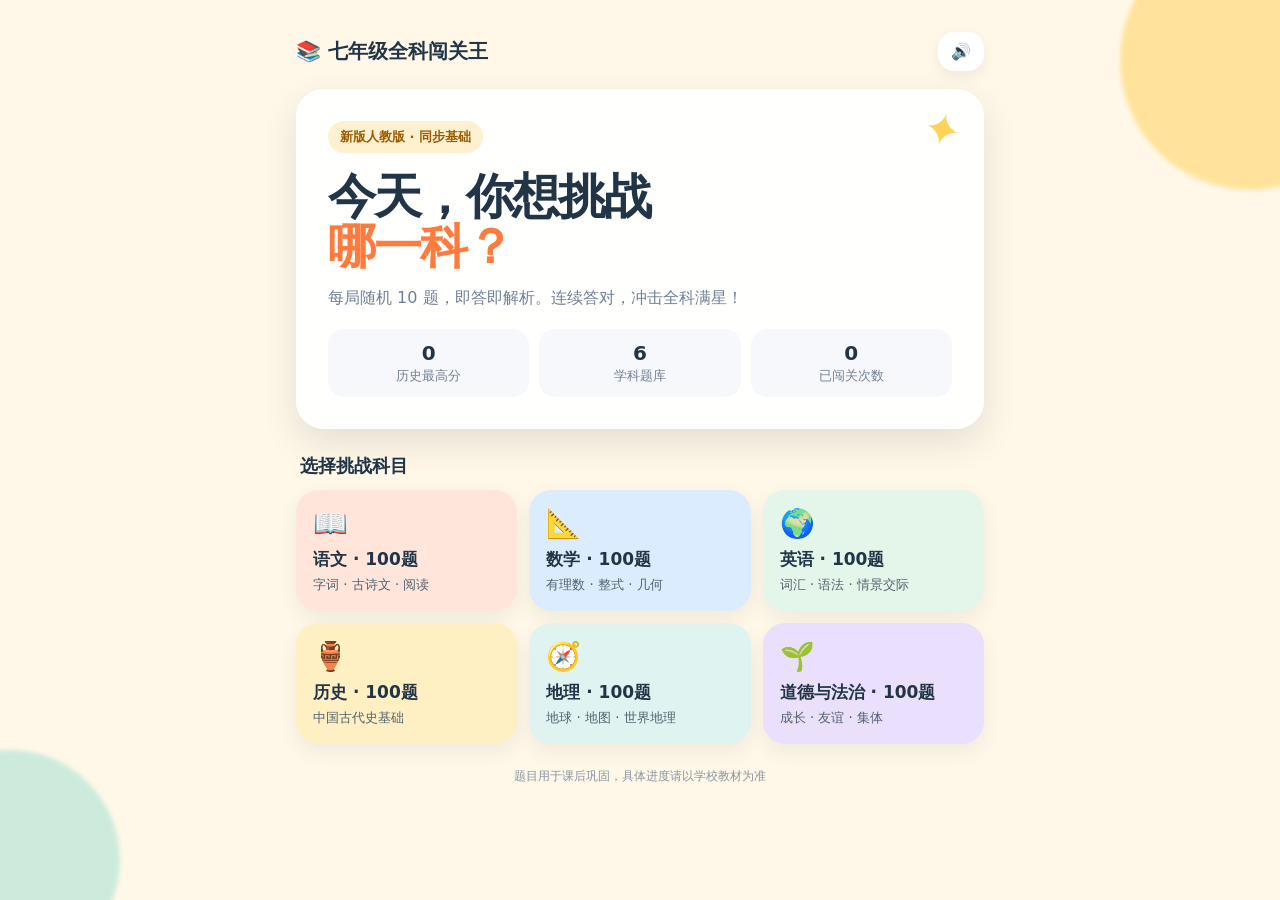
==== commit 351d35f0: "feat: add geography quiz subject" ====
--- a/grade7-quiz/index.html
+++ b/grade7-quiz/index.html
@@ -5,7 +5,7 @@
   <meta name="viewport" content="width=device-width, initial-scale=1, viewport-fit=cover" />
   <meta name="theme-color" content="#fff8e8" />
   <title>七年级全科闯关王</title>
-  <meta name="description" content="语文、数学、英语、历史、道德与法治五科选择题闯关小游戏" />
+  <meta name="description" content="语文、数学、英语、历史、地理、道德与法治六科选择题闯关小游戏" />
   <style>
     :root{--ink:#213547;--muted:#718096;--paper:#fffdf6;--orange:#ff7a3d;--yellow:#ffd95a;--green:#49b88a;--blue:#5b8def;--red:#f06464;--shadow:0 14px 35px rgba(44,52,72,.12)}
     *{box-sizing:border-box} body{margin:0;color:var(--ink);font-family:"PingFang SC","Microsoft YaHei",system-ui,sans-serif;background:#fff8e8;min-height:100vh;overflow-x:hidden}
@@ -14,7 +14,7 @@
     .card{background:rgba(255,255,255,.92);border:2px solid #fff;border-radius:28px;box-shadow:var(--shadow);padding:24px;backdrop-filter:blur(8px)}
     .hero{position:relative;overflow:hidden}.hero:after{content:"✦";position:absolute;right:20px;top:12px;color:#ffd258;font-size:46px;transform:rotate(14deg)}
     .eyebrow{display:inline-block;background:#fff0d0;color:#9b5b00;border-radius:99px;padding:7px 12px;font-size:13px;font-weight:800}.hero h1{font-size:clamp(30px,8vw,48px);line-height:1.05;margin:18px 0 12px;letter-spacing:-2px}.hero h1 span{color:var(--orange)}.hero p{color:var(--muted);line-height:1.7;margin:0 0 18px}.stats{display:flex;gap:10px}.stat{flex:1;background:#f7f8fb;border-radius:16px;padding:12px;text-align:center}.stat b{display:block;font-size:20px}.stat small{color:var(--muted)}
-    h2{font-size:18px;margin:25px 4px 12px}.subjects{display:grid;grid-template-columns:repeat(2,1fr);gap:12px}.subject{border:0;text-align:left;border-radius:22px;padding:17px;color:var(--ink);cursor:pointer;min-height:112px;transition:.18s transform,.18s box-shadow;box-shadow:0 8px 20px #30384912}.subject:active{transform:scale(.97)}.subject:last-child{grid-column:1/-1}.subject .icon{font-size:28px;display:block;margin-bottom:8px}.subject b{font-size:17px}.subject small{display:block;margin-top:5px;color:#536270}.chinese{background:#ffe5da}.math{background:#dcecff}.english{background:#e4f6e9}.history{background:#fff0c4}.morality{background:#eadffc}
+    h2{font-size:18px;margin:25px 4px 12px}.subjects{display:grid;grid-template-columns:repeat(2,1fr);gap:12px}.subject{border:0;text-align:left;border-radius:22px;padding:17px;color:var(--ink);cursor:pointer;min-height:112px;transition:.18s transform,.18s box-shadow;box-shadow:0 8px 20px #30384912}.subject:active{transform:scale(.97)}.subject:last-child{grid-column:1/-1}.subject .icon{font-size:28px;display:block;margin-bottom:8px}.subject b{font-size:17px}.subject small{display:block;margin-top:5px;color:#536270}.chinese{background:#ffe5da}.math{background:#dcecff}.english{background:#e4f6e9}.history{background:#fff0c4}.geography{background:#dff4f1}.morality{background:#eadffc}
     .footer-note{text-align:center;color:#8a94a3;font-size:12px;margin:24px 0}.hidden{display:none!important}.level-grid{display:grid;grid-template-columns:repeat(2,1fr);gap:12px}.level{border:2px solid #edf0f4;background:#fff;border-radius:20px;padding:16px;text-align:left;cursor:pointer;box-shadow:0 7px 18px #3038490d}.level b{display:block;font-size:17px}.level small{display:block;color:var(--muted);margin-top:5px}.level.done{border-color:#70cfa7;background:#f0fbf6}.level.locked{opacity:.45;cursor:not-allowed}.bouquet{font-size:54px;margin:8px 0;animation:bob 1.6s ease-in-out infinite}.flower-count{background:#fff3d6;color:#8a5b00;border-radius:99px;padding:7px 12px;font-weight:900;font-size:13px}
     .game-head{display:flex;gap:12px;align-items:center;margin-bottom:16px}.back{border:0;background:#fff;border-radius:14px;width:44px;height:44px;cursor:pointer;box-shadow:0 5px 12px #0000000d}.progress-wrap{flex:1}.progress-meta{display:flex;justify-content:space-between;font-weight:800;font-size:13px;margin-bottom:7px}.progress{height:10px;border-radius:99px;background:#e9edf2;overflow:hidden}.progress i{display:block;height:100%;background:linear-gradient(90deg,var(--orange),var(--yellow));width:10%;border-radius:99px;transition:.35s}
     .qtag{font-size:13px;color:var(--orange);font-weight:900}.question{font-size:22px;line-height:1.55;margin:12px 0 20px}.options{display:grid;gap:11px}.option{display:flex;align-items:center;gap:12px;width:100%;border:2px solid #edf0f4;background:#fff;border-radius:18px;padding:14px;text-align:left;color:var(--ink);cursor:pointer;transition:.18s}.option:hover{border-color:#ffd0b5}.option:disabled{cursor:default}.letter{display:grid;place-items:center;min-width:34px;height:34px;border-radius:12px;background:#f2f4f7;font-weight:900}.option.correct{border-color:var(--green);background:#edf9f3}.option.correct .letter{background:var(--green);color:#fff}.option.wrong{border-color:var(--red);background:#fff0f0}.option.wrong .letter{background:var(--red);color:#fff}
@@ -28,13 +28,14 @@
 <main class="app">
   <header class="topbar"><div class="brand">📚 七年级全科闯关王</div><button class="sound" id="soundBtn" aria-label="开关音效">🔊</button></header>
   <section id="homeScreen">
-    <div class="card hero"><span class="eyebrow">新版人教版 · 同步基础</span><h1>今天，你想挑战<br><span>哪一科？</span></h1><p>每局随机 10 题，即答即解析。连续答对，冲击全科满星！</p><div class="stats"><div class="stat"><b id="bestScore">0</b><small>历史最高分</small></div><div class="stat"><b>5</b><small>学科题库</small></div><div class="stat"><b id="played">0</b><small>已闯关次数</small></div></div></div>
+    <div class="card hero"><span class="eyebrow">新版人教版 · 同步基础</span><h1>今天，你想挑战<br><span>哪一科？</span></h1><p>每局随机 10 题，即答即解析。连续答对，冲击全科满星！</p><div class="stats"><div class="stat"><b id="bestScore">0</b><small>历史最高分</small></div><div class="stat"><b>6</b><small>学科题库</small></div><div class="stat"><b id="played">0</b><small>已闯关次数</small></div></div></div>
     <h2>选择挑战科目</h2>
     <div class="subjects">
       <button class="subject chinese" data-subject="语文"><span class="icon">📖</span><b>语文 · 100题</b><small>字词 · 古诗文 · 阅读</small></button>
       <button class="subject math" data-subject="数学"><span class="icon">📐</span><b>数学 · 100题</b><small>有理数 · 整式 · 几何</small></button>
       <button class="subject english" data-subject="英语"><span class="icon">🌍</span><b>英语 · 100题</b><small>词汇 · 语法 · 情景交际</small></button>
       <button class="subject history" data-subject="历史"><span class="icon">🏺</span><b>历史 · 100题</b><small>中国古代史基础</small></button>
+      <button class="subject geography" data-subject="地理"><span class="icon">🧭</span><b>地理 · 100题</b><small>地球 · 地图 · 世界地理</small></button>
       <button class="subject morality" data-subject="道德与法治"><span class="icon">🌱</span><b>道德与法治 · 100题</b><small>成长 · 友谊 · 集体</small></button>
     </div><p class="footer-note">题目用于课后巩固，具体进度请以学校教材为准</p>
   </section>
@@ -96,6 +97,19 @@
 {q:'丝绸之路开通与哪位人物出使西域密切相关？',o:['张骞','班超','蔡伦','司马迁'],a:0,e:'张骞两次出使西域，为丝绸之路的开通奠定基础。'},
 {q:'被后人尊称为“医圣”的是？',o:['华佗','张仲景','扁鹊','李时珍'],a:1,e:'东汉张仲景著《伤寒杂病论》，被后人尊称为“医圣”。'},
 {q:'秦始皇统一后，在全国统一使用的文字是？',o:['甲骨文','金文','小篆','楷书'],a:2,e:'秦朝统一文字，把小篆作为通用文字颁行全国。'}],
+'地理':[
+{q:'地球的形状是？',o:['正圆形','球体','正方体','圆柱体'],a:1,e:'地球是一个两极稍扁、赤道略鼓的不规则球体。'},
+{q:'地球自转一周大约需要多长时间？',o:['24小时','一个月','半年','一年'],a:0,e:'地球绕地轴自转一周约为24小时，形成昼夜更替。'},
+{q:'地球公转产生的主要地理现象是？',o:['昼夜更替','四季变化','太阳东升西落','潮汐变化'],a:1,e:'地球绕太阳公转并保持地轴倾斜，产生四季变化等现象。'},
+{q:'本初子午线的经度是？',o:['0°','90°E','180°','90°W'],a:0,e:'经过英国格林尼治天文台旧址的经线被定为0°经线，也叫本初子午线。'},
+{q:'赤道把地球划分为哪两个半球？',o:['东、西半球','南、北半球','昼、夜半球','海、陆半球'],a:1,e:'赤道是0°纬线，是南、北半球的分界线。'},
+{q:'在地图上，通常用什么来表示方向？',o:['比例尺','图例','指向标','注记'],a:2,e:'有指向标的地图要根据指向标判断方向，箭头通常指向北方。'},
+{q:'地图三要素包括方向、比例尺和什么？',o:['颜色','图例和注记','经纬网','海拔'],a:1,e:'方向、比例尺、图例和注记是地图的三要素。'},
+{q:'世界上面积最大的大洲是？',o:['非洲','亚洲','北美洲','欧洲'],a:1,e:'亚洲面积约4400万平方千米，是世界上面积最大的大洲。'},
+{q:'世界上面积最大的大洋是？',o:['大西洋','印度洋','北冰洋','太平洋'],a:3,e:'太平洋是世界上面积最大、最深的大洋。'},
+{q:'亚洲和非洲的分界线是？',o:['巴拿马运河','苏伊士运河','白令海峡','直布罗陀海峡'],a:1,e:'苏伊士运河沟通地中海和红海，是亚洲与非洲的分界线。'},
+{q:'等高线越密集，通常表示地面坡度怎样？',o:['越陡','越缓','完全平坦','无法判断'],a:0,e:'同一幅等高线地形图中，等高线越密集，坡度越陡。'},
+{q:'我国陆地面积约为多少平方千米？',o:['96万','960万','1960万','9600万'],a:1,e:'我国陆地面积约960万平方千米，居世界前列。'}],
 '道德与法治':[
 {q:'中学生活把我们带进一个别样的天地。面对新起点，我们应？',o:['封闭自己','积极适应新生活','只关注成绩','完全依赖父母'],a:1,e:'主动适应变化、结交朋友、发展兴趣，能帮助我们开启中学新生活。'},
 {q:'少年有梦，不应止于心动，更要付诸？',o:['幻想','等待','行动','抱怨'],a:2,e:'努力，是梦想与现实之间的桥梁，少年有梦更要付诸行动。'},
